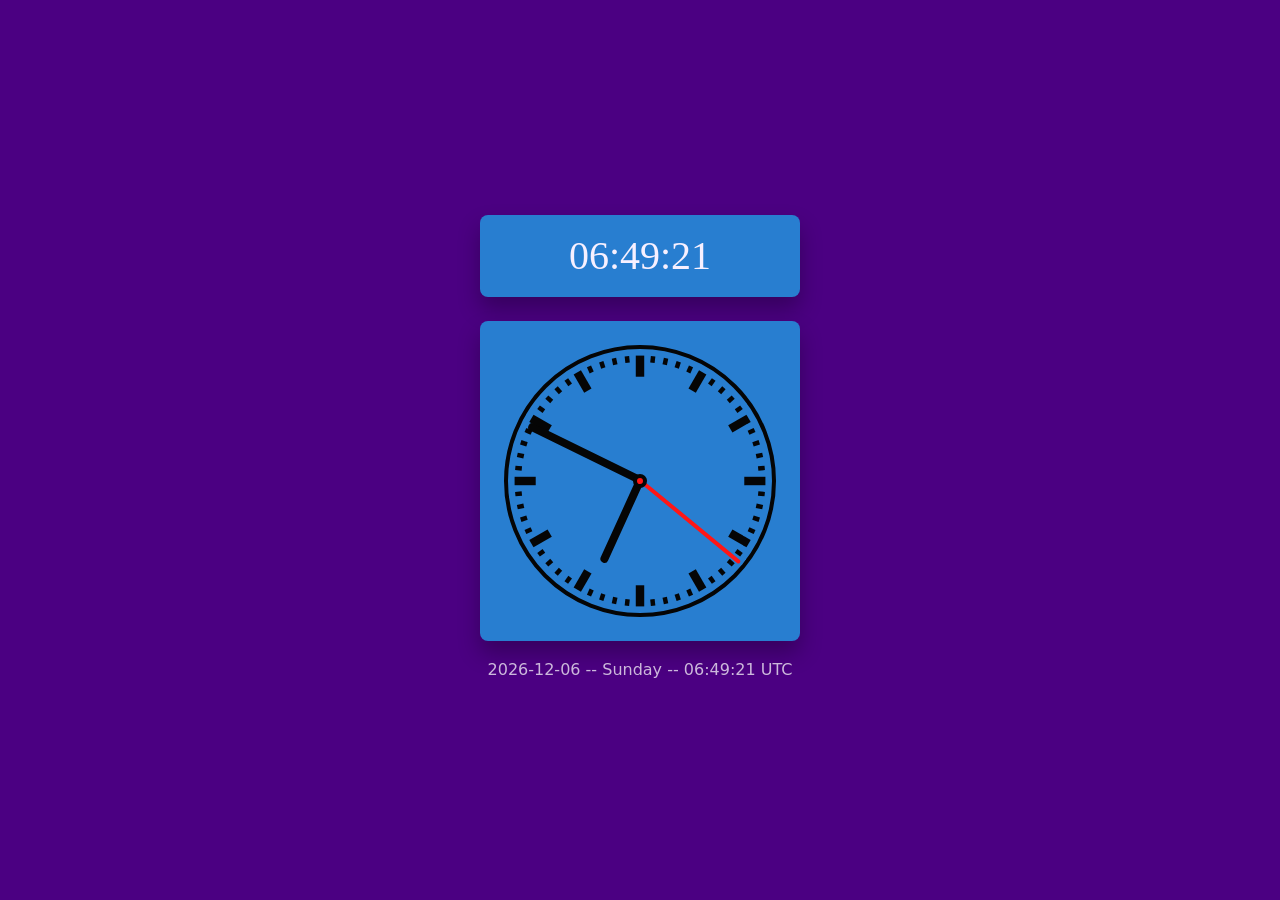
==== index.html @ fdb10717 "Add color.js for dynamic background color changes. USer can click/tap on left and right of screen to" ====
<!doctype html>
<!-- Purpose: Provide the page structure for the live digital and analog clock. 
              Load color.js to allow user to change background color using mouse click, touch, or keyboard arrow keys.
-->
<html lang="en">
  <head>
    <meta charset="utf-8">
    <meta name="viewport" content="width=device-width, initial-scale=1">
    <meta name="generator" content="Created in VSCode by Codex GPT-5.5, updated with 5.6 Luna (medium reasoning mode)">
    <title>Clock</title>
    <link rel="stylesheet" href="clock_ai.css">
  </head>
  <body>
    <main class="clock-page" aria-label="Current local time">
      <section class="clock-shell">
        <div class="digital-panel">
          <time id="digitalTime" datetime="">--:--:--</time>
        </div>

        <div class="analog-panel" aria-hidden="true">
          <div class="clock-face">
            <svg class="clock-marks" viewBox="0 0 100 100" aria-hidden="true">
              <g id="clockMarks"></g>
            </svg>
            <div class="hand hour-hand" id="hourHand" aria-hidden="true"></div>
            <div class="hand minute-hand" id="minuteHand" aria-hidden="true"></div>
            <div class="hand second-hand" id="secondHand" aria-hidden="true"></div>
            <div class="center-pin" aria-hidden="true"></div>
          </div>
        </div>

        <p class="date-line">
          <time id="dateLine" datetime="">----</time>
        </p>
      </section>
    </main>

    <script src="clock_ai.js"></script>
    <script src="color.js"></script>
  </body>
</html>
---- clock_ai.css ----
:root {
  --page: #540082;
  --panel: #287ed0;
  --panel-shadow: rgba(0, 0, 0, 0.28);
  --ink: #050505;
  --white: #f7f0ff;
  --second: #ff1616;
}

* {
  box-sizing: border-box;
}

html,
body {
  min-height: 100%;
  margin: 0;
}

body {
  font-family: Times, "Times New Roman", serif;
  background: var(--page);
  color: var(--white);
}

.clock-page {
  min-height: 100vh;
  display: grid;
  place-items: center;
  padding: 22px;
}

.clock-shell {
  width: min(100%, 290px);
}

.digital-panel,
.analog-panel {
  background: var(--panel);
  border-radius: 8px;
  box-shadow: 0 12px 22px var(--panel-shadow);
}

.digital-panel {
  display: grid;
  place-items: center;
  min-height: 85px;
  padding: 14px;
}

#digitalTime {
  display: block;
  font-size: clamp(2rem, 12vw, 2.5rem);
  line-height: 1;
  letter-spacing: 0;
  color: var(--white);
  font-variant-numeric: tabular-nums;
}

.analog-panel {
  margin-top: 24px;
  padding: 24px;
}

.clock-face {
  position: relative;
  width: 100%;
  aspect-ratio: 1;
  border: 4px solid var(--ink);
  border-radius: 50%;
  background: var(--panel);
}

.clock-marks {
  position: absolute;
  inset: 0;
  width: 100%;
  height: 100%;
  pointer-events: none;
}

.clock-marks line {
  stroke: var(--ink);
  stroke-linecap: butt;
}

.clock-marks .minor-mark {
  stroke-width: 1.7;
}

.clock-marks .major-mark {
  stroke-width: 3.2;
}

.hand {
  position: absolute;
  left: 50%;
  bottom: 50%;
  width: 8px;
  border-radius: 999px 999px 2px 2px;
  background: var(--ink);
  transform-origin: 50% 100%;
  transform: translateX(-50%) rotate(0deg);
}

.hour-hand {
  height: 34%;
}

.minute-hand {
  height: 47%;
}

.second-hand {
  width: 4px;
  height: 49%;
  background: var(--second);
}

.center-pin {
  position: absolute;
  left: 50%;
  top: 50%;
  width: 14px;
  height: 14px;
  border-radius: 50%;
  background: var(--ink);
  transform: translate(-50%, -50%);
}

.center-pin::after {
  content: "";
  position: absolute;
  inset: 4px;
  border-radius: inherit;
  background: var(--second);
}

.date-line {
  margin: 13px 0 0;
  text-align: center;
  font-family: system-ui, -apple-system, "Segoe UI", sans-serif;
  font-size: 16px;
  line-height: 2.0;
  color: rgba(255, 255, 255, 0.72);
  font-variant-numeric: tabular-nums;
}

@media (min-width: 720px) {
  .clock-shell {
    width: 320px;
  }

  .digital-panel {
    min-height: 82px;
  }
}
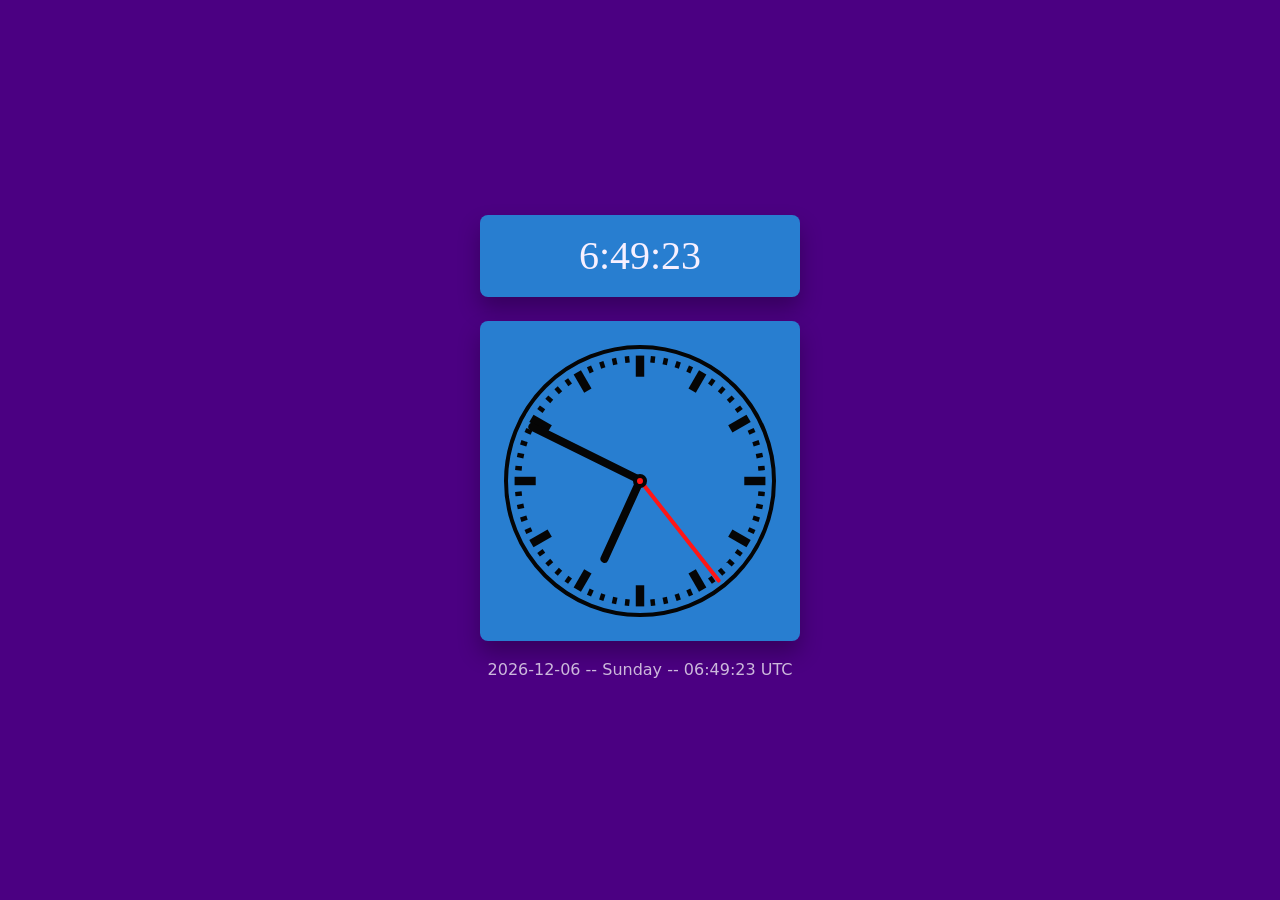
==== commit b4f62b31: "Add ability to change digits and second hand colors by click/tap of panels. Last change was file ren" ====
--- a/index.html
+++ b/index.html
@@ -6,9 +6,9 @@
   <head>
     <meta charset="utf-8">
     <meta name="viewport" content="width=device-width, initial-scale=1">
-    <meta name="generator" content="Created in VSCode by Codex GPT-5.5, updated with 5.6 Luna (medium reasoning mode)">
+    <meta name="generator" content="Created in VSCode using Codex GPT-5.5 and 5.6 Luna (medium reasoning mode)">
     <title>Clock</title>
-    <link rel="stylesheet" href="clock_ai.css">
+    <link rel="stylesheet" href="clock.css">
   </head>
   <body>
     <main class="clock-page" aria-label="Current local time">
@@ -35,7 +35,7 @@
       </section>
     </main>
 
-    <script src="clock_ai.js"></script>
+    <script src="clock.js"></script>
     <script src="color.js"></script>
   </body>
 </html>
--- a/clock.css
+++ b/clock.css
@@ -0,0 +1,157 @@
+:root {
+  --page: #540082;
+  --panel: #287ed0;
+  --panel-shadow: rgba(0, 0, 0, 0.28);
+  --ink: #050505;
+  --white: #f7f0ff;
+  --second: #ff1616;
+}
+
+* {
+  box-sizing: border-box;
+}
+
+html,
+body {
+  min-height: 100%;
+  margin: 0;
+}
+
+body {
+  font-family: Times, "Times New Roman", serif;
+  background: var(--page);
+  color: var(--white);
+}
+
+.clock-page {
+  min-height: 100vh;
+  display: grid;
+  place-items: center;
+  padding: 22px;
+}
+
+.clock-shell {
+  width: min(100%, 290px);
+}
+
+.digital-panel,
+.analog-panel {
+  background: var(--panel);
+  border-radius: 8px;
+  box-shadow: 0 12px 22px var(--panel-shadow);
+}
+
+.digital-panel {
+  display: grid;
+  place-items: center;
+  min-height: 85px;
+  padding: 14px;
+}
+
+#digitalTime {
+  display: block;
+  font-size: clamp(2rem, 12vw, 2.5rem);
+  line-height: 1;
+  letter-spacing: 0;
+  color: var(--white);
+  font-variant-numeric: tabular-nums;
+}
+
+.analog-panel {
+  margin-top: 24px;
+  padding: 24px;
+}
+
+.clock-face {
+  position: relative;
+  width: 100%;
+  aspect-ratio: 1;
+  border: 4px solid var(--ink);
+  border-radius: 50%;
+  background: var(--panel);
+}
+
+.clock-marks {
+  position: absolute;
+  inset: 0;
+  width: 100%;
+  height: 100%;
+  pointer-events: none;
+}
+
+.clock-marks line {
+  stroke: var(--ink);
+  stroke-linecap: butt;
+}
+
+.clock-marks .minor-mark {
+  stroke-width: 1.7;
+}
+
+.clock-marks .major-mark {
+  stroke-width: 3.2;
+}
+
+.hand {
+  position: absolute;
+  left: 50%;
+  bottom: 50%;
+  width: 8px;
+  border-radius: 999px 999px 2px 2px;
+  background: var(--ink);
+  transform-origin: 50% 100%;
+  transform: translateX(-50%) rotate(0deg);
+}
+
+.hour-hand {
+  height: 34%;
+}
+
+.minute-hand {
+  height: 47%;
+}
+
+.second-hand {
+  width: 4px;
+  height: 49%;
+  background: var(--second);
+}
+
+.center-pin {
+  position: absolute;
+  left: 50%;
+  top: 50%;
+  width: 14px;
+  height: 14px;
+  border-radius: 50%;
+  background: var(--ink);
+  transform: translate(-50%, -50%);
+}
+
+.center-pin::after {
+  content: "";
+  position: absolute;
+  inset: 4px;
+  border-radius: inherit;
+  background: var(--second);
+}
+
+.date-line {
+  margin: 13px 0 0;
+  text-align: center;
+  font-family: system-ui, -apple-system, "Segoe UI", sans-serif;
+  font-size: 16px;
+  line-height: 2.0;
+  color: rgba(255, 255, 255, 0.72);
+  font-variant-numeric: tabular-nums;
+}
+
+@media (min-width: 720px) {
+  .clock-shell {
+    width: 320px;
+  }
+
+  .digital-panel {
+    min-height: 82px;
+  }
+}
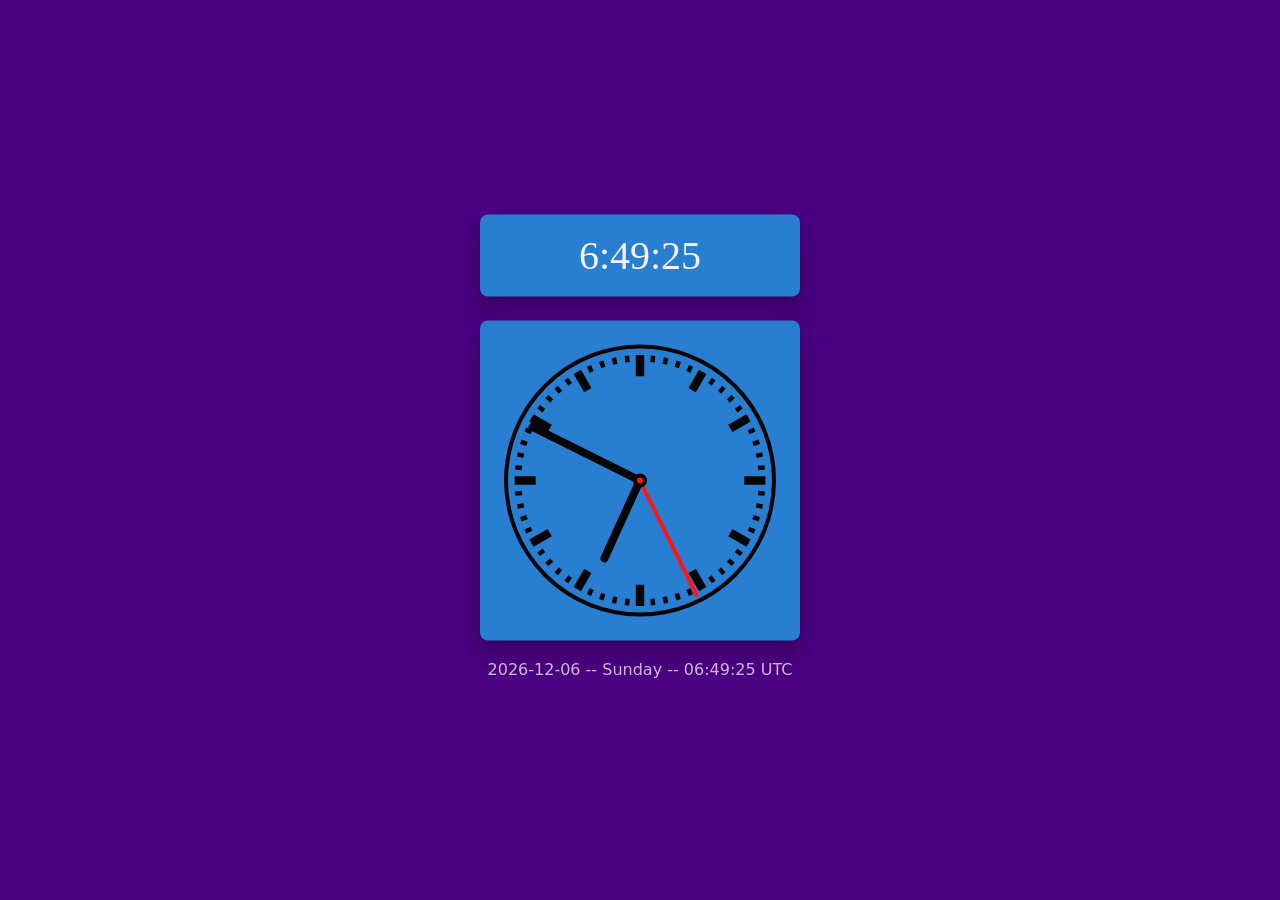
==== commit 12d0565c: "Add Responsive Layout section to README.md" ====
--- a/index.html
+++ b/index.html
@@ -1,6 +1,6 @@
 <!doctype html>
 <!-- Purpose: Provide the page structure for the live digital and analog clock. 
-              Load color.js to allow user to change background color using mouse click, touch, or keyboard arrow keys.
+              Load color.js to allow user to change colors using mouse click, touch, or keyboard arrow keys.
 -->
 <html lang="en">
   <head>
--- a/clock.css
+++ b/clock.css
@@ -24,14 +24,25 @@
 }
 
 .clock-page {
+  position: relative;
+  width: 100%;
   min-height: 100vh;
+  min-height: 100dvh;
   display: grid;
   place-items: center;
-  padding: 22px;
+  padding: clamp(8px, 5vw, 22px);
+  overflow: hidden;
 }
 
 .clock-shell {
-  width: min(100%, 290px);
+  position: absolute;
+  top: 50%;
+  left: 50%;
+  width: min(320px, 80vw);
+  max-width: 100%;
+  min-width: 0;
+  transform: translate(-50%, -50%) scale(var(--clock-scale, 1));
+  transform-origin: center;
 }
 
 .digital-panel,
@@ -137,8 +148,13 @@
 }
 
 .date-line {
+  width: max-content;
   margin: 13px 0 0;
   text-align: center;
+  white-space: nowrap;
+  position: relative;
+  left: 50%;
+  transform: translateX(-50%);
   font-family: system-ui, -apple-system, "Segoe UI", sans-serif;
   font-size: 16px;
   line-height: 2.0;
@@ -147,10 +163,6 @@
 }
 
 @media (min-width: 720px) {
-  .clock-shell {
-    width: 320px;
-  }
-
   .digital-panel {
     min-height: 82px;
   }
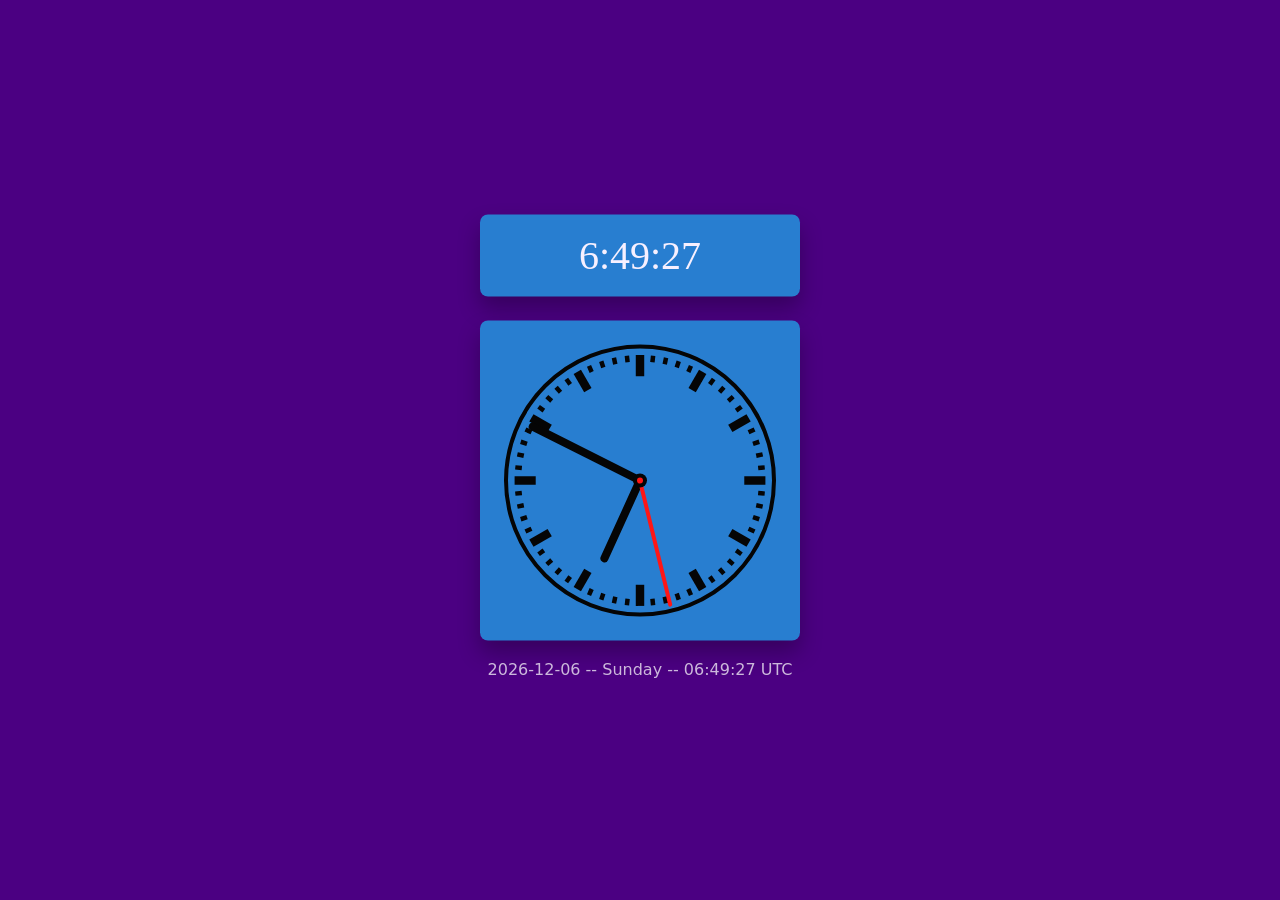
==== commit 413cb168: "Add ability to change minute/hour hand color with clicks and keyboard. Matching changes in README.md" ====
--- a/index.html
+++ b/index.html
@@ -1,18 +1,21 @@
 <!doctype html>
-<!-- Purpose: Provide the page structure for the live digital and analog clock. 
-              Load color.js to allow user to change colors using mouse click, touch, or keyboard arrow keys.
+<!-- Purpose: Digital + analog clock - redo in 2026 - see README.md
 -->
 <html lang="en">
   <head>
     <meta charset="utf-8">
     <meta name="viewport" content="width=device-width, initial-scale=1">
-    <meta name="generator" content="Created in VSCode using Codex GPT-5.5 and 5.6 Luna (medium reasoning mode)">
+    <meta name="author" content="DRBR">
+    <meta name="generator" content="Created in VSCode using Codex GPT-5.5 updated with 5.6 Luna and Terra">
     <title>Clock</title>
     <link rel="stylesheet" href="clock.css">
+    <script src="clock.js" defer></script>
+    <script src="color.js" defer></script>
   </head>
   <body>
     <main class="clock-page" aria-label="Current local time">
       <section class="clock-shell">
+        
         <div class="digital-panel">
           <time id="digitalTime" datetime="">--:--:--</time>
         </div>
@@ -34,8 +37,5 @@
         </p>
       </section>
     </main>
-
-    <script src="clock.js"></script>
-    <script src="color.js"></script>
   </body>
 </html>
--- a/clock.css
+++ b/clock.css
@@ -3,6 +3,7 @@
   --panel: #287ed0;
   --panel-shadow: rgba(0, 0, 0, 0.28);
   --ink: #050505;
+  --hands: #050505;
   --white: #f7f0ff;
   --second: #ff1616;
 }
@@ -109,7 +110,7 @@
   bottom: 50%;
   width: 8px;
   border-radius: 999px 999px 2px 2px;
-  background: var(--ink);
+  background: var(--hands);
   transform-origin: 50% 100%;
   transform: translateX(-50%) rotate(0deg);
 }
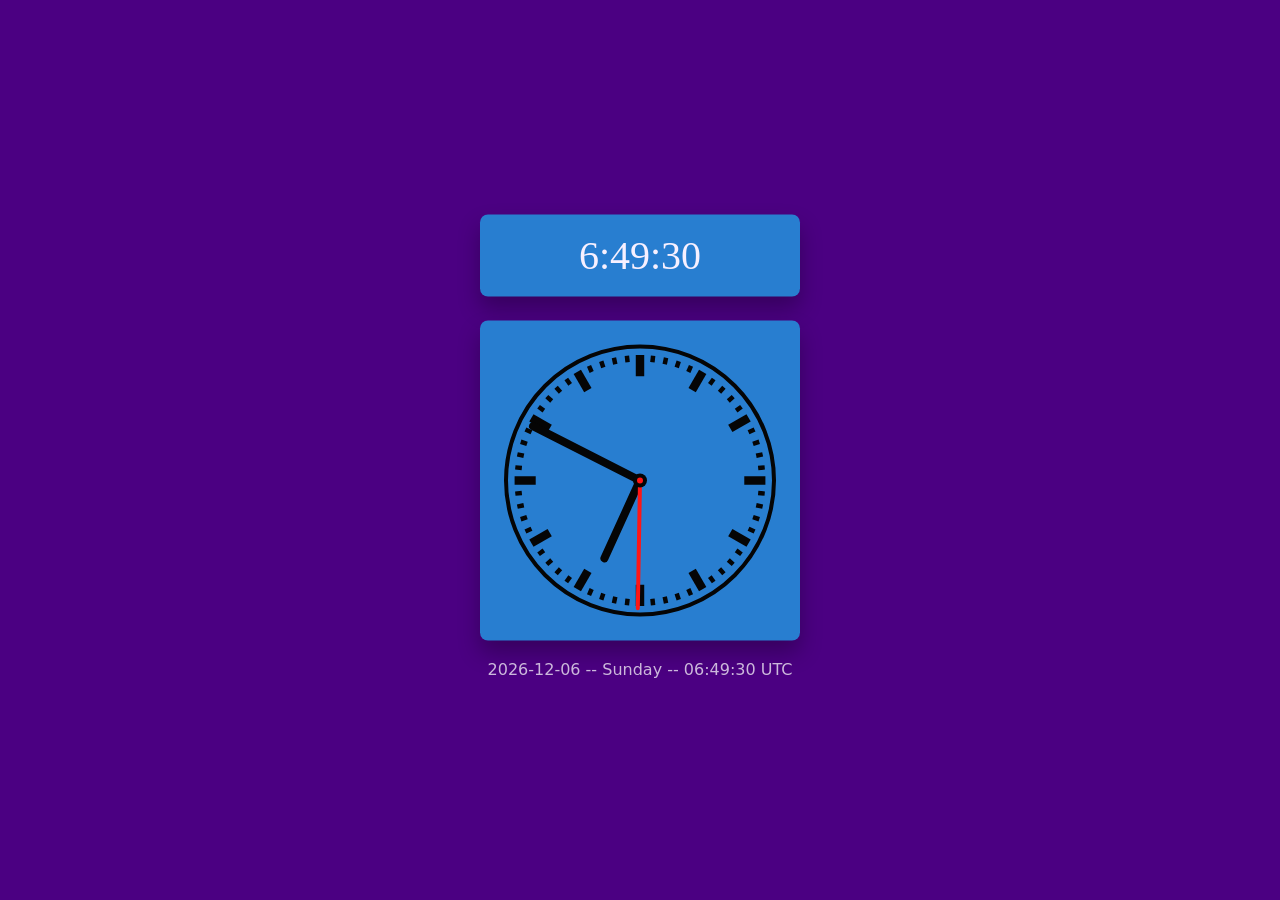
==== commit b12bacf2: "Refactor comments and formatting in README.md, clock.js, color.js, and index.html for clarity and co" ====
--- a/index.html
+++ b/index.html
@@ -1,6 +1,5 @@
 <!doctype html>
-<!-- Purpose: Digital + analog clock - redo in 2026 - see README.md
--->
+<!-- Purpose: Digital + analog clock - redo in 2026 - see README.md -->
 <html lang="en">
   <head>
     <meta charset="utf-8">
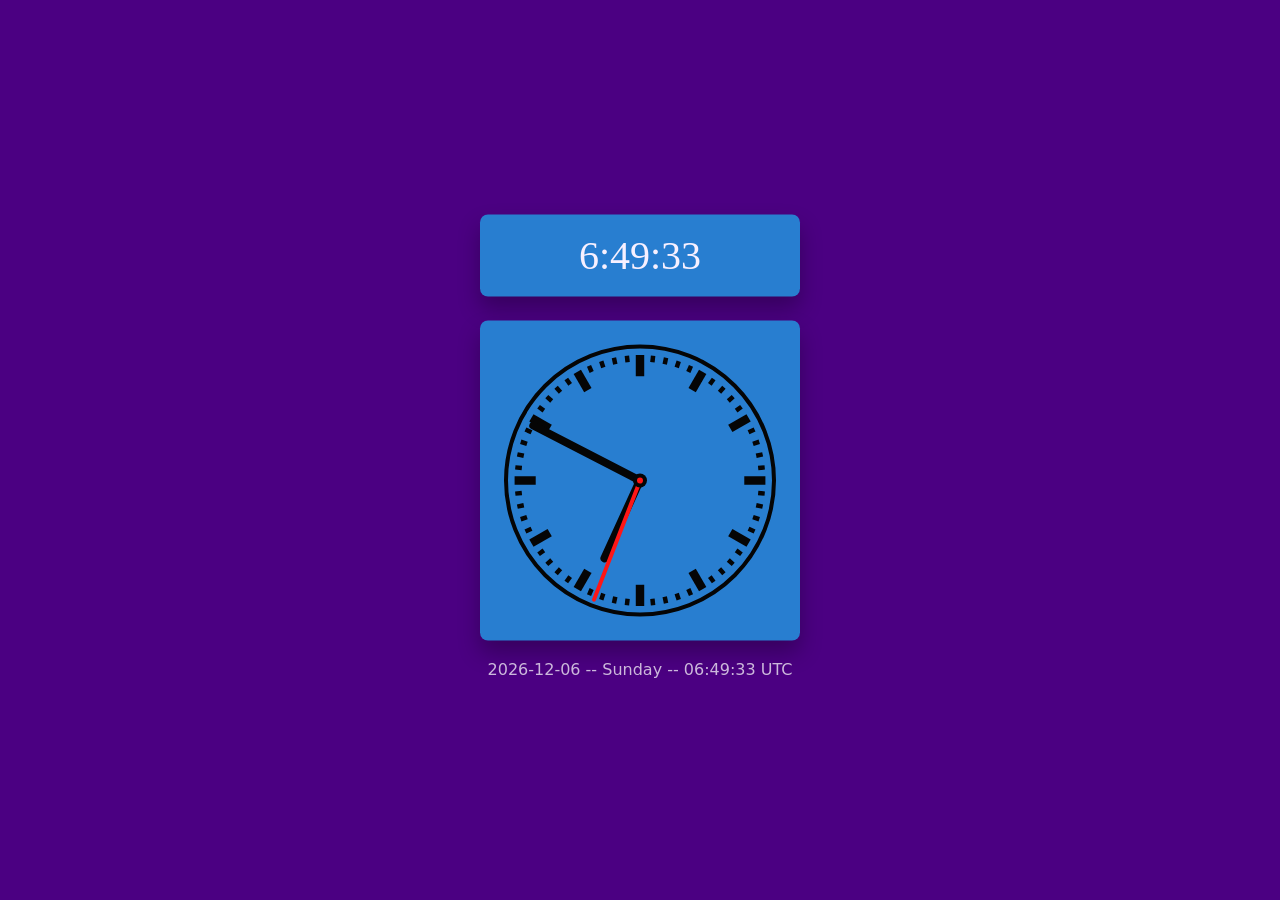
==== commit 4e1467a8: "Add visitor.js for device and OS detection reporting, (trying 2 for obtaining  iOS)." ====
--- a/index.html
+++ b/index.html
@@ -10,6 +10,7 @@
     <link rel="stylesheet" href="clock.css">
     <script src="clock.js" defer></script>
     <script src="color.js" defer></script>
+    <script src="visitor.js" defer></script>
   </head>
   <body>
     <main class="clock-page" aria-label="Current local time">
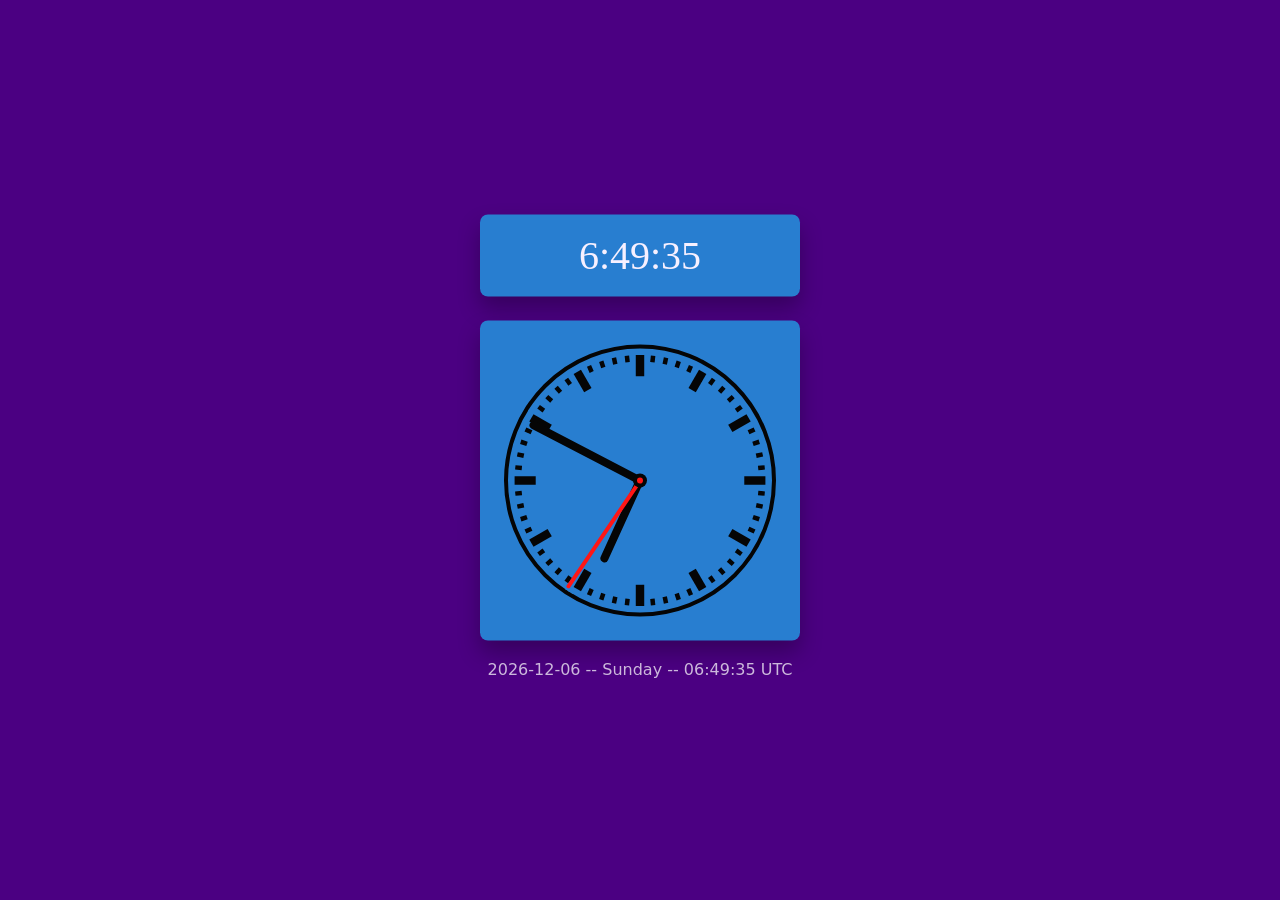
==== commit 08ba12a9: "Add favicon + apple icon + save the orig unused 512 icon png." ====
--- a/index.html
+++ b/index.html
@@ -6,7 +6,11 @@
     <meta name="viewport" content="width=device-width, initial-scale=1">
     <meta name="author" content="DRBR">
     <meta name="generator" content="Created in VSCode using Codex GPT-5.5 updated with 5.6 Luna and Terra">
+
     <title>Clock</title>
+    <link rel="icon" type="image/png" sizes="32x32" href="favicon-32x32.png">
+    <link rel="apple-touch-icon" href="apple-touch-icon.png">
+    
     <link rel="stylesheet" href="clock.css">
     <script src="clock.js" defer></script>
     <script src="color.js" defer></script>
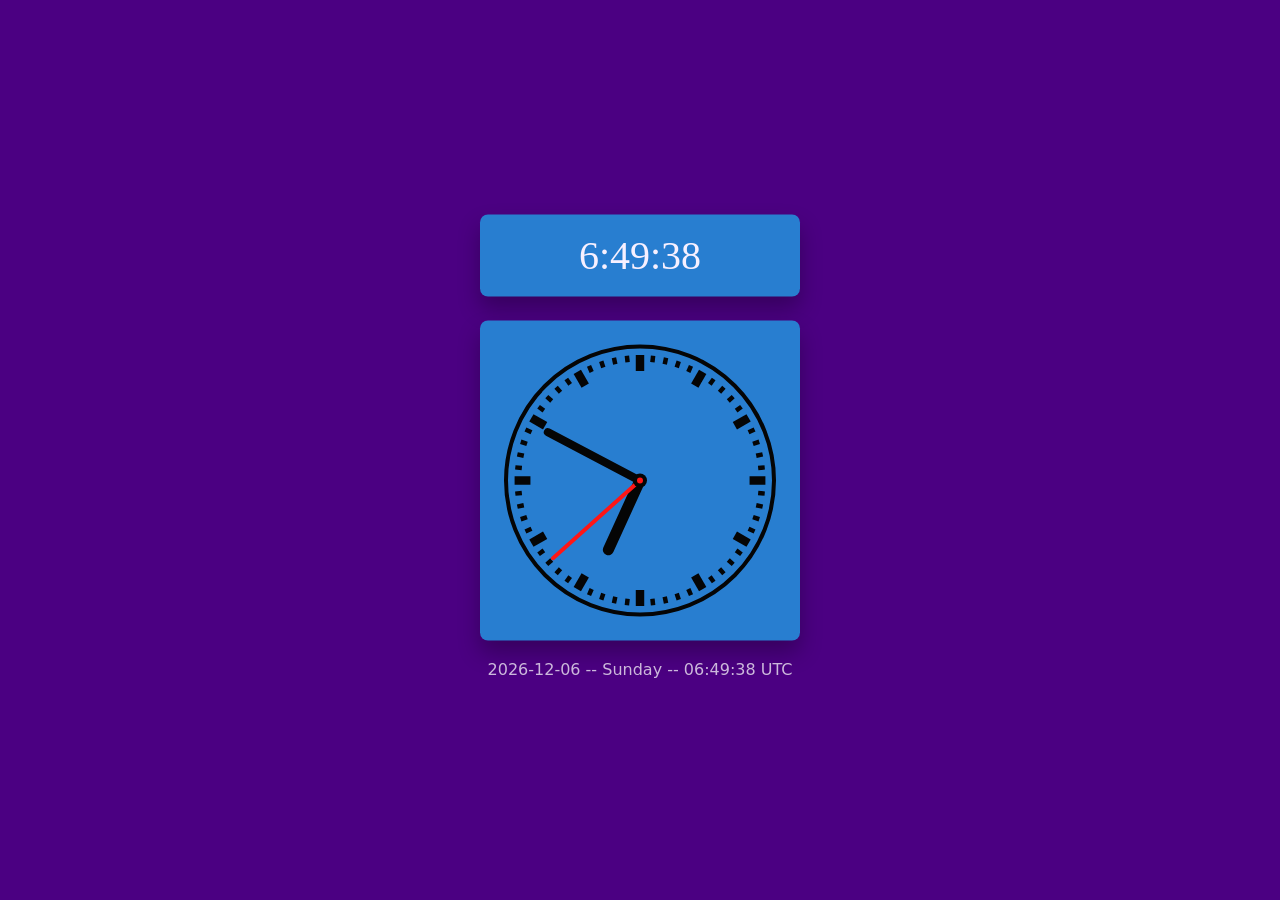
==== commit fccf73a8: "Add H key control for hand size adjustment.  Make hour tick marks a bit smaller and hands a bit shor" ====
--- a/index.html
+++ b/index.html
@@ -25,7 +25,7 @@
         </div>
 
         <div class="analog-panel" aria-hidden="true">
-          <div class="clock-face">
+          <div class="clock-face adjusted-hands">
             <svg class="clock-marks" viewBox="0 0 100 100" aria-hidden="true">
               <g id="clockMarks"></g>
             </svg>
--- a/clock.css
+++ b/clock.css
@@ -120,12 +120,23 @@
 }
 
 .minute-hand {
-  height: 47%;
+  height: 45%;
+}
+
+.clock-face.adjusted-hands .hour-hand {
+  width: 11px;
+  height: 31%;
+}
+
+.clock-face.adjusted-hands .minute-hand {
+  /* Major tick marks reach inward to 41.5% of the face from its center. */
+  height: 41%;
 }
 
 .second-hand {
   width: 4px;
-  height: 49%;
+  /* Minor tick marks end 45% of the face from its center. */
+  height: 45%;
   background: var(--second);
 }
 
